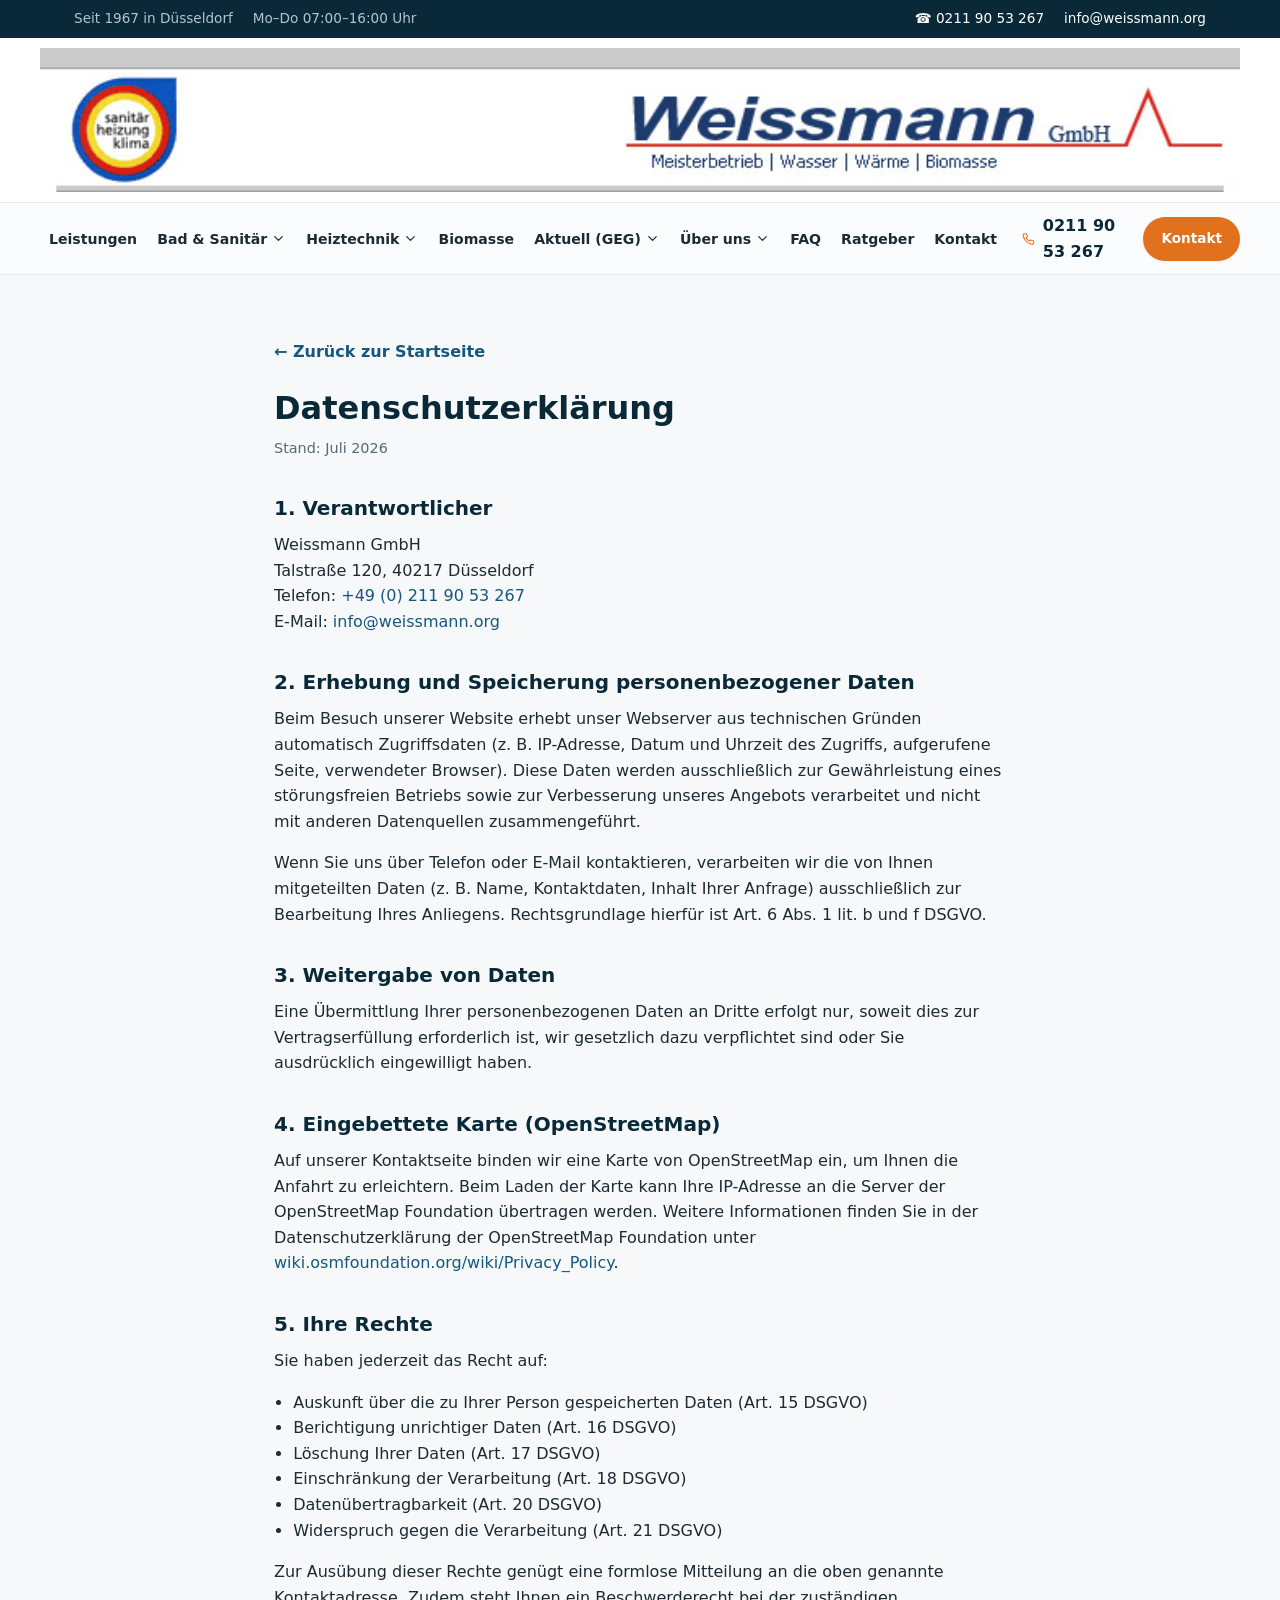
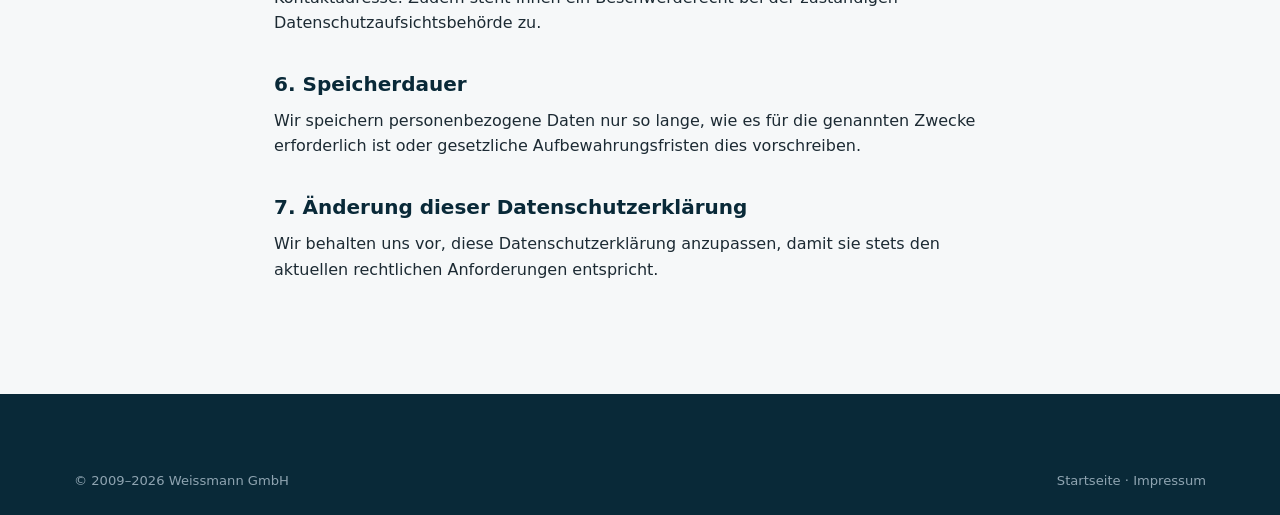
==== datenschutz.html @ b6420023 "Initial commit: modernized Weissmann GmbH website Rebuilt site with responsive design, dropdown navi" ====
<!DOCTYPE html>
<html lang="de">
<head>
<meta charset="UTF-8" />
<meta name="viewport" content="width=device-width, initial-scale=1.0" />
<title>Datenschutzerklärung – Weissmann GmbH</title>
<meta name="robots" content="noindex, follow" />
<link rel="icon" href="images/favicon.svg" type="image/svg+xml" />
<link rel="stylesheet" href="css/style.css" />
</head>
<body>
<a class="skip-link" href="index.html#main-content">Zum Inhalt springen</a>

<div class="topbar">
  <div class="container">
    <div class="topbar__links">
      <span>Seit 1967 in Düsseldorf</span>
      <span>Mo–Do 07:00–16:00 Uhr</span>
    </div>
    <div class="topbar__links">
      <a href="tel:+492119053267">☎ 0211 90 53 267</a>
      <a href="mailto:info@weissmann.org">info@weissmann.org</a>
    </div>
  </div>
</div>

<div class="site-header-wrap">
  <header class="site-header">
    <div class="container site-header__logo-row">
      <a href="index.html" class="brand" aria-label="Weissmann GmbH – Startseite">
        <img class="brand__logo" src="images/logo-original.jpg" width="739" height="89" alt="Weissmann GmbH – Meisterbetrieb | Wasser | Wärme | Biomasse" />
      </a>
    </div>
  </header>

  <div class="subnav">
    <div class="container subnav__inner">
      <nav class="main-nav" id="mainNav" aria-label="Hauptnavigation">
        <div class="main-nav__close">
          <button type="button" id="navClose" aria-label="Menü schließen">
            <svg viewBox="0 0 24 24" fill="none" stroke="currentColor" stroke-width="2" stroke-linecap="round"><path d="M18 6 6 18M6 6l12 12"/></svg>
          </button>
        </div>
        <ul>
          <li><a href="index.html#leistungen">Leistungen</a></li>

          <li class="has-dropdown">
            <button type="button" class="nav-parent" aria-expanded="false">
              Bad &amp; Sanitär
              <svg viewBox="0 0 24 24" fill="none" stroke="currentColor" stroke-width="2" stroke-linecap="round" stroke-linejoin="round"><path d="m6 9 6 6 6-6"/></svg>
            </button>
            <ul class="dropdown">
              <li><a href="index.html#bad">Bäder aus einer Hand</a></li>
              <li><a href="ratgeber-badsanierung.html">Anleitung Sanierung</a></li>
              <li><a href="ratgeber-trinkwasserguete.html">Trinkwassergüte</a></li>
              <li><a href="ratgeber-frischwassertechnik.html">Frischwassertechnik</a></li>
            </ul>
          </li>

          <li class="has-dropdown">
            <button type="button" class="nav-parent" aria-expanded="false">
              Heiztechnik
              <svg viewBox="0 0 24 24" fill="none" stroke="currentColor" stroke-width="2" stroke-linecap="round" stroke-linejoin="round"><path d="m6 9 6 6 6-6"/></svg>
            </button>
            <ul class="dropdown">
              <li><a href="index.html#heiztechnik">Solarthermie &amp; Heizsysteme</a></li>
              <li><a href="ratgeber-technikinformation.html">Technikinformation</a></li>
              <li><a href="ratgeber-brennwert.html">Brennwert</a></li>
              <li><a href="ratgeber-waermepumpe.html">Wärmepumpe</a></li>
              <li><a href="ratgeber-exergiemaschine.html">Exergiemaschine</a></li>
              <li><a href="ratgeber-energiesparinfos.html">Energiespar-Informationen</a></li>
              <li><a href="ratgeber-sommer.html">Sparen im Sommer</a></li>
              <li><a href="ratgeber-referenzanlagen.html">Referenzanlagen</a></li>
              <li><a href="ratgeber-wartung.html">Wartung</a></li>
              <li><a href="ratgeber-raumregelung.html">Raum-Regelung</a></li>
            </ul>
          </li>

          <li><a href="index.html#biomasse">Biomasse</a></li>

          <li class="has-dropdown">
            <button type="button" class="nav-parent" aria-expanded="false">
              Aktuell (GEG)
              <svg viewBox="0 0 24 24" fill="none" stroke="currentColor" stroke-width="2" stroke-linecap="round" stroke-linejoin="round"><path d="m6 9 6 6 6-6"/></svg>
            </button>
            <ul class="dropdown">
              <li><a href="index.html#aktuell">Gebäudeenergiegesetz</a></li>
              <li><a href="ratgeber-sommer.html">Energiesparen im Sommer</a></li>
            </ul>
          </li>

          <li class="has-dropdown">
            <button type="button" class="nav-parent" aria-expanded="false">
              Über uns
              <svg viewBox="0 0 24 24" fill="none" stroke="currentColor" stroke-width="2" stroke-linecap="round" stroke-linejoin="round"><path d="m6 9 6 6 6-6"/></svg>
            </button>
            <ul class="dropdown">
              <li><a href="index.html#ueber-uns">Unsere Firmenhistorie</a></li>
              <li><a href="index.html#einsatzgebiet">Einsatzgebiet</a></li>
            </ul>
          </li>

          <li><a href="index.html#faq">FAQ</a></li>
          <li><a href="index.html#ratgeber">Ratgeber</a></li>
          <li><a href="index.html#kontakt">Kontakt</a></li>
        </ul>
        <div class="main-nav__cta">
          <a href="tel:+492119053267" class="btn btn--accent btn--block">Jetzt anrufen</a>
          <a href="index.html#kontakt" class="btn btn--outline btn--block">Kontakt aufnehmen</a>
        </div>
      </nav>

      <div class="header-actions">
        <a class="header-phone" href="tel:+492119053267">
          <svg viewBox="0 0 24 24" fill="none" stroke="currentColor" stroke-width="2" stroke-linecap="round" stroke-linejoin="round"><path d="M22 16.92v3a2 2 0 0 1-2.18 2 19.79 19.79 0 0 1-8.63-3.07 19.5 19.5 0 0 1-6-6 19.79 19.79 0 0 1-3.07-8.67A2 2 0 0 1 4.11 2h3a2 2 0 0 1 2 1.72c.127.96.362 1.903.7 2.81a2 2 0 0 1-.45 2.11L8.09 9.91a16 16 0 0 0 6 6l1.27-1.27a2 2 0 0 1 2.11-.45c.907.338 1.85.573 2.81.7A2 2 0 0 1 22 16.92z"/></svg>
          <span>0211 90 53 267</span>
        </a>
        <a href="index.html#kontakt" class="btn btn--accent btn--sm">Kontakt</a>
        <button class="nav-toggle" id="navToggle" aria-label="Menü öffnen" aria-expanded="false" aria-controls="mainNav">
          <svg viewBox="0 0 24 24" fill="none" stroke="currentColor" stroke-width="2" stroke-linecap="round"><path d="M3 6h18M3 12h18M3 18h18"/></svg>
        </button>
      </div>
    </div>
  </div>
</div>

<div class="nav-scrim" id="navScrim"></div>

<main class="legal">
  <a class="back" href="index.html">← Zurück zur Startseite</a>
  <h1>Datenschutzerklärung</h1>
  <p class="updated">Stand: Juli 2026</p>

  <h2>1. Verantwortlicher</h2>
  <p>
    Weissmann GmbH<br />
    Talstraße 120, 40217 Düsseldorf<br />
    Telefon: <a href="tel:+492119053267">+49 (0) 211 90 53 267</a><br />
    E-Mail: <a href="mailto:info@weissmann.org">info@weissmann.org</a>
  </p>

  <h2>2. Erhebung und Speicherung personenbezogener Daten</h2>
  <p>
    Beim Besuch unserer Website erhebt unser Webserver aus technischen Gründen automatisch Zugriffsdaten
    (z. B. IP-Adresse, Datum und Uhrzeit des Zugriffs, aufgerufene Seite, verwendeter Browser). Diese
    Daten werden ausschließlich zur Gewährleistung eines störungsfreien Betriebs sowie zur Verbesserung
    unseres Angebots verarbeitet und nicht mit anderen Datenquellen zusammengeführt.
  </p>
  <p>
    Wenn Sie uns über Telefon oder E-Mail kontaktieren, verarbeiten wir die von Ihnen mitgeteilten Daten
    (z. B. Name, Kontaktdaten, Inhalt Ihrer Anfrage) ausschließlich zur Bearbeitung Ihres Anliegens.
    Rechtsgrundlage hierfür ist Art. 6 Abs. 1 lit. b und f DSGVO.
  </p>

  <h2>3. Weitergabe von Daten</h2>
  <p>
    Eine Übermittlung Ihrer personenbezogenen Daten an Dritte erfolgt nur, soweit dies zur
    Vertragserfüllung erforderlich ist, wir gesetzlich dazu verpflichtet sind oder Sie ausdrücklich
    eingewilligt haben.
  </p>

  <h2>4. Eingebettete Karte (OpenStreetMap)</h2>
  <p>
    Auf unserer Kontaktseite binden wir eine Karte von OpenStreetMap ein, um Ihnen die Anfahrt zu
    erleichtern. Beim Laden der Karte kann Ihre IP-Adresse an die Server der OpenStreetMap Foundation
    übertragen werden. Weitere Informationen finden Sie in der Datenschutzerklärung der OpenStreetMap
    Foundation unter
    <a href="https://wiki.osmfoundation.org/wiki/Privacy_Policy" target="_blank" rel="noopener">wiki.osmfoundation.org/wiki/Privacy_Policy</a>.
  </p>

  <h2>5. Ihre Rechte</h2>
  <p>Sie haben jederzeit das Recht auf:</p>
  <ul>
    <li>Auskunft über die zu Ihrer Person gespeicherten Daten (Art. 15 DSGVO)</li>
    <li>Berichtigung unrichtiger Daten (Art. 16 DSGVO)</li>
    <li>Löschung Ihrer Daten (Art. 17 DSGVO)</li>
    <li>Einschränkung der Verarbeitung (Art. 18 DSGVO)</li>
    <li>Datenübertragbarkeit (Art. 20 DSGVO)</li>
    <li>Widerspruch gegen die Verarbeitung (Art. 21 DSGVO)</li>
  </ul>
  <p>
    Zur Ausübung dieser Rechte genügt eine formlose Mitteilung an die oben genannte Kontaktadresse.
    Zudem steht Ihnen ein Beschwerderecht bei der zuständigen Datenschutzaufsichtsbehörde zu.
  </p>

  <h2>6. Speicherdauer</h2>
  <p>
    Wir speichern personenbezogene Daten nur so lange, wie es für die genannten Zwecke erforderlich ist
    oder gesetzliche Aufbewahrungsfristen dies vorschreiben.
  </p>

  <h2>7. Änderung dieser Datenschutzerklärung</h2>
  <p>
    Wir behalten uns vor, diese Datenschutzerklärung anzupassen, damit sie stets den aktuellen
    rechtlichen Anforderungen entspricht.
  </p>
</main>

<footer class="site-footer">
  <div class="container footer-bottom">
    <span>© 2009–2026 Weissmann GmbH</span>
    <span><a href="index.html">Startseite</a> · <a href="impressum.html">Impressum</a></span>
  </div>
</footer>
<script src="js/main.js"></script>
</body>
</html>
---- css/style.css ----
/* ===========================================================
   Weissmann GmbH — Heizung · Sanitär · Biomasse
   =========================================================== */

:root {
  --color-primary: #0e3a53;
  --color-primary-dark: #092938;
  --color-primary-light: #16587d;
  --color-accent: #e2711d;
  --color-accent-dark: #c25e12;
  --color-eco: #2f8f5b;
  --color-bg: #f6f8f9;
  --color-surface: #ffffff;
  --color-text: #1c2a33;
  --color-text-muted: #576975;
  --color-border: #e2e8ec;

  --font-base: "Segoe UI", system-ui, -apple-system, Roboto, Helvetica, Arial, sans-serif;

  --radius-sm: 6px;
  --radius-md: 12px;
  --radius-lg: 20px;

  --shadow-sm: 0 1px 3px rgba(14, 58, 83, 0.08);
  --shadow-md: 0 8px 24px rgba(14, 58, 83, 0.10);
  --shadow-lg: 0 20px 45px rgba(14, 58, 83, 0.16);

  --container: 1180px;
}

*, *::before, *::after { box-sizing: border-box; }

html {
  scroll-behavior: smooth;
  scroll-padding-top: 88px;
}

body {
  margin: 0;
  font-family: var(--font-base);
  color: var(--color-text);
  background: var(--color-bg);
  line-height: 1.6;
  -webkit-font-smoothing: antialiased;
}

img { max-width: 100%; display: block; }

a { color: var(--color-primary-light); text-decoration: none; }
a:hover { text-decoration: underline; }

h1, h2, h3, h4 {
  font-weight: 700;
  line-height: 1.2;
  color: var(--color-primary-dark);
  margin: 0 0 0.6em;
}

h2 { font-size: clamp(1.6rem, 1.3rem + 1.2vw, 2.3rem); }
h3 { font-size: clamp(1.15rem, 1.05rem + 0.4vw, 1.4rem); }

p { margin: 0 0 1em; }

.container {
  width: 100%;
  max-width: var(--container);
  margin-inline: auto;
  padding-inline: 24px;
}

.section { padding: 72px 0; }
.section--tight { padding: 48px 0; }
.section--muted { background: var(--color-surface); border-block: 1px solid var(--color-border); }

.eyebrow {
  display: inline-block;
  font-size: 0.8rem;
  font-weight: 700;
  letter-spacing: 0.08em;
  text-transform: uppercase;
  color: var(--color-accent-dark);
  margin-bottom: 10px;
}

.section-head {
  max-width: 700px;
  margin: 0 0 40px;
}
.section-head p { color: var(--color-text-muted); }
.section-head.center { margin-inline: auto; text-align: center; }

/* Skip link */
.skip-link {
  position: absolute;
  left: -999px;
  top: 0;
  background: var(--color-accent);
  color: #fff;
  padding: 10px 16px;
  z-index: 1000;
  border-radius: 0 0 var(--radius-sm) 0;
}
.skip-link:focus {
  left: 0;
}

/* ===== Top utility bar ===== */
.topbar {
  background: var(--color-primary-dark);
  color: #cfe0ea;
  font-size: 0.85rem;
}
.topbar .container {
  display: flex;
  justify-content: space-between;
  align-items: center;
  gap: 12px;
  padding-block: 8px;
  flex-wrap: wrap;
}
.topbar a { color: #fff; }
.topbar__links { display: flex; gap: 20px; flex-wrap: wrap; }
.topbar__links span { opacity: 0.85; }

/* ===== Header / Nav ===== */
.site-header-wrap {
  position: sticky;
  top: 0;
  z-index: 300;
}

.site-header {
  background: #fff;
  border-bottom: 1px solid var(--color-border);
}
.site-header__logo-row {
  display: block;
  padding-block: 10px;
  max-width: 100%;
  padding-inline: 40px;
}

.subnav {
  background: #fbfcfd;
  border-bottom: 1px solid var(--color-border);
}
.subnav__inner {
  display: flex;
  align-items: center;
  justify-content: space-between;
  gap: 16px;
  padding-block: 10px;
  max-width: 100%;
  padding-inline: 40px;
}

.brand {
  display: block;
  color: var(--color-primary-dark);
}
.brand:hover { text-decoration: none; }
.brand__logo {
  width: 100%;
  height: auto;
  aspect-ratio: 739 / 89;
  display: block;
}
.brand__name { font-weight: 800; font-size: 1.15rem; }

.main-nav ul {
  list-style: none;
  display: flex;
  flex-wrap: nowrap;
  align-items: center;
  gap: 2px;
  margin: 0;
  padding: 0;
}
.main-nav ul li {
  display: flex;
  align-items: center;
}
.main-nav a {
  color: var(--color-text);
  font-weight: 600;
  font-size: 0.88rem;
  line-height: 1;
  padding: 10px 9px;
  border-radius: var(--radius-sm);
  white-space: nowrap;
}
.main-nav a:hover { background: var(--color-bg); text-decoration: none; color: var(--color-primary); }

/* Dropdown / submenu items */
.main-nav ul li.has-dropdown { position: relative; }
.nav-parent {
  display: inline-flex;
  align-items: center;
  gap: 4px;
  background: none;
  border: none;
  font: inherit;
  color: var(--color-text);
  font-weight: 600;
  font-size: 0.88rem;
  line-height: 1;
  padding: 10px 9px;
  border-radius: var(--radius-sm);
  white-space: nowrap;
  cursor: pointer;
}
.nav-parent:hover { background: var(--color-bg); color: var(--color-primary); }
.nav-parent svg { width: 15px; height: 15px; transition: transform 0.2s ease; flex-shrink: 0; }
.has-dropdown.open > .nav-parent svg { transform: rotate(180deg); }

.main-nav ul.dropdown {
  list-style: none;
  margin: 0;
  padding: 8px;
  position: absolute;
  top: 100%;
  left: 0;
  background: #fff;
  border: 1px solid var(--color-border);
  border-radius: var(--radius-md);
  box-shadow: var(--shadow-md);
  min-width: 240px;
  display: none;
  flex-direction: column;
  z-index: 50;
}
.has-dropdown.open > .dropdown {
  display: block;
}
.dropdown a {
  display: block;
  padding: 10px 12px;
  border-radius: var(--radius-sm);
  font-size: 0.88rem;
  font-weight: 600;
  white-space: normal;
  color: var(--color-text);
}
.dropdown a:hover { background: var(--color-bg); color: var(--color-primary); text-decoration: none; }

.main-nav__close,
.main-nav__cta {
  display: none;
}
.nav-scrim { display: none; }

.header-actions { display: flex; align-items: center; gap: 12px; }

.btn {
  display: inline-flex;
  align-items: center;
  gap: 8px;
  padding: 12px 22px;
  border-radius: 999px;
  font-weight: 700;
  font-size: 0.95rem;
  border: 2px solid transparent;
  cursor: pointer;
  transition: transform 0.15s ease, box-shadow 0.15s ease, background 0.15s ease;
  white-space: nowrap;
}
.btn:hover { text-decoration: none; transform: translateY(-1px); }
.btn svg { width: 18px; height: 18px; flex-shrink: 0; }

.btn--accent { background: var(--color-accent); color: #fff; box-shadow: var(--shadow-sm); }
.btn--accent:hover { background: var(--color-accent-dark); box-shadow: var(--shadow-md); }

.btn--outline { background: transparent; border-color: var(--color-primary); color: var(--color-primary); }
.btn--outline:hover { background: var(--color-primary); color: #fff; }

.btn--ghost { background: var(--color-bg); color: var(--color-primary-dark); }
.btn--ghost:hover { background: var(--color-border); }

.btn--sm { padding: 9px 16px; font-size: 0.85rem; }
.btn--block { width: 100%; justify-content: center; }

.header-phone {
  display: flex;
  align-items: center;
  gap: 8px;
  color: var(--color-primary-dark);
  font-weight: 700;
}
.header-phone svg { width: 20px; height: 20px; color: var(--color-accent); }

.nav-toggle {
  display: none;
  background: var(--color-bg);
  border: 1px solid var(--color-border);
  border-radius: var(--radius-sm);
  padding: 9px 10px;
  cursor: pointer;
}
.nav-toggle svg { width: 22px; height: 22px; color: var(--color-primary-dark); }

/* ===== Hero ===== */
.hero {
  background:
    linear-gradient(120deg, rgba(9,41,56,0.92) 0%, rgba(14,58,83,0.86) 55%, rgba(22,88,125,0.75) 100%),
    url("../images/bad-dusche.png") center/cover no-repeat;
  color: #fff;
  position: relative;
}
.hero .container {
  padding-block: 88px 96px;
  display: grid;
  grid-template-columns: 1.15fr 0.85fr;
  gap: 48px;
  align-items: center;
}
.hero__badge {
  display: inline-flex;
  align-items: center;
  gap: 8px;
  background: rgba(255,255,255,0.12);
  border: 1px solid rgba(255,255,255,0.25);
  padding: 6px 14px;
  border-radius: 999px;
  font-size: 0.82rem;
  font-weight: 600;
  margin-bottom: 20px;
}
.hero h1 {
  color: #fff;
  font-size: clamp(2rem, 1.5rem + 2.2vw, 3.1rem);
  margin-bottom: 18px;
}
.hero h1 span { color: #ffd7a8; }
.hero p.lead {
  font-size: 1.1rem;
  color: #dbe8ee;
  max-width: 52ch;
  margin-bottom: 28px;
}
.hero__actions { display: flex; gap: 14px; flex-wrap: wrap; margin-bottom: 40px; }

.hero__stats {
  display: grid;
  grid-template-columns: repeat(3, 1fr);
  gap: 18px;
  max-width: 480px;
}
.hero__stats div { border-left: 3px solid var(--color-accent); padding-left: 12px; }
.hero__stats strong { display: block; font-size: 1.5rem; }
.hero__stats span { font-size: 0.8rem; color: #cfe0ea; }

.hero__card {
  background: rgba(255,255,255,0.97);
  color: var(--color-text);
  border-radius: var(--radius-lg);
  padding: 28px;
  box-shadow: var(--shadow-lg);
}
.hero__card h3 { margin-bottom: 4px; }
.hero__card .muted { color: var(--color-text-muted); font-size: 0.9rem; margin-bottom: 20px; }
.hero__card ul { list-style: none; margin: 0 0 22px; padding: 0; display: grid; gap: 12px; }
.hero__card li { display: flex; gap: 10px; align-items: flex-start; font-size: 0.95rem; }
.hero__card li svg { width: 20px; height: 20px; color: var(--color-eco); flex-shrink: 0; margin-top: 1px; }

/* ===== Services ===== */
.cards-3 {
  display: grid;
  grid-template-columns: repeat(3, 1fr);
  gap: 24px;
}
.service-card {
  background: var(--color-surface);
  border: 1px solid var(--color-border);
  border-radius: var(--radius-lg);
  padding: 30px;
  box-shadow: var(--shadow-sm);
  transition: box-shadow 0.2s ease, transform 0.2s ease;
  display: flex;
  flex-direction: column;
}
.service-card:hover { box-shadow: var(--shadow-md); transform: translateY(-3px); }
.service-card__icon {
  width: 54px;
  height: 54px;
  border-radius: var(--radius-md);
  display: flex;
  align-items: center;
  justify-content: center;
  margin-bottom: 18px;
}
.service-card__icon svg { width: 28px; height: 28px; }
.service-card.blue .service-card__icon { background: #e6f0f5; color: var(--color-primary); }
.service-card.orange .service-card__icon { background: #fdece0; color: var(--color-accent-dark); }
.service-card.green .service-card__icon { background: #e5f4ec; color: var(--color-eco); }
.service-card p { color: var(--color-text-muted); flex-grow: 1; }
.service-card .btn { margin-top: 12px; align-self: flex-start; }

/* Leistungen checklist */
.checklist {
  list-style: none;
  margin: 0;
  padding: 0;
  display: grid;
  grid-template-columns: repeat(2, 1fr);
  gap: 12px 28px;
}
.checklist li {
  display: flex;
  gap: 10px;
  align-items: flex-start;
  padding: 10px 0;
  border-bottom: 1px dashed var(--color-border);
}
.checklist svg { width: 20px; height: 20px; color: var(--color-eco); flex-shrink: 0; margin-top: 2px; }

/* ===== Feature split rows ===== */
.split {
  display: grid;
  grid-template-columns: 1fr 1fr;
  gap: 56px;
  align-items: center;
}
.split.reverse .split__media { order: 2; }
.split__media img {
  border-radius: var(--radius-lg);
  box-shadow: var(--shadow-md);
  width: 100%;
  aspect-ratio: 4/3.2;
  object-fit: cover;
}
.split__media--placeholder {
  border-radius: var(--radius-lg);
  box-shadow: var(--shadow-md);
  aspect-ratio: 4/3.2;
  display: flex;
  align-items: center;
  justify-content: center;
  color: #fff;
}
.split__media--placeholder svg { width: 96px; height: 96px; opacity: 0.9; }
.grad-blue { background: linear-gradient(155deg, var(--color-primary) 0%, var(--color-primary-light) 100%); }
.grad-green { background: linear-gradient(155deg, #1f6b45 0%, var(--color-eco) 100%); }
.grad-orange { background: linear-gradient(155deg, var(--color-accent-dark) 0%, var(--color-accent) 100%); }

.article-banner {
  border-radius: var(--radius-lg);
  box-shadow: var(--shadow-md);
  height: 160px;
  display: flex;
  align-items: center;
  justify-content: center;
  color: #fff;
  margin: 24px 0 8px;
}
.article-banner svg { width: 64px; height: 64px; opacity: 0.9; }

.article-photo {
  width: 100%;
  height: 280px;
  object-fit: cover;
  border-radius: var(--radius-lg);
  box-shadow: var(--shadow-md);
  margin: 24px 0 8px;
  display: block;
}
.article-photo--contain {
  object-fit: contain;
  background: #f3f5f7;
  padding: 24px;
  box-sizing: border-box;
}
.article-photo-caption {
  font-size: 0.85rem;
  color: var(--color-text-muted);
  margin-top: -4px;
  margin-bottom: 24px;
}
.article-photo-row {
  display: grid;
  grid-template-columns: 1fr 1fr;
  gap: 16px;
  margin: 24px 0 8px;
}
.article-photo-row img {
  width: 100%;
  height: 220px;
  object-fit: cover;
  border-radius: var(--radius-lg);
  box-shadow: var(--shadow-md);
  display: block;
}
@media (max-width: 640px) {
  .article-photo-row { grid-template-columns: 1fr; }
}

.fact-row {
  display: flex;
  gap: 16px;
  margin-top: 24px;
  flex-wrap: wrap;
}
.fact {
  background: var(--color-bg);
  border-radius: var(--radius-md);
  padding: 14px 18px;
  min-width: 130px;
}
.fact strong { display: block; font-size: 1.3rem; color: var(--color-primary); }
.fact span { font-size: 0.8rem; color: var(--color-text-muted); }

.tag-list { display: flex; flex-wrap: wrap; gap: 10px; margin: 18px 0; }
.tag {
  background: #e6f0f5;
  color: var(--color-primary);
  font-size: 0.85rem;
  font-weight: 600;
  padding: 7px 14px;
  border-radius: 999px;
}

/* ===== GEG / Aktuelles ===== */
.geg-grid {
  display: grid;
  grid-template-columns: repeat(auto-fit, minmax(260px, 1fr));
  gap: 20px;
}
.geg-card {
  background: var(--color-surface);
  border: 1px solid var(--color-border);
  border-left: 4px solid var(--color-accent);
  border-radius: var(--radius-md);
  padding: 22px;
  box-shadow: var(--shadow-sm);
}
.geg-card h4 { margin-bottom: 8px; font-size: 1.05rem; }
.geg-card p { color: var(--color-text-muted); font-size: 0.93rem; margin-bottom: 0; }
.geg-note {
  margin-top: 24px;
  background: #eef6f0;
  border: 1px solid #cfe7d7;
  border-radius: var(--radius-md);
  padding: 18px 22px;
  color: #1f5c3a;
  font-size: 0.93rem;
}

/* ===== About / History ===== */
.about-refs {
  display: flex;
  gap: 14px;
  flex-wrap: wrap;
  margin-top: 10px;
}
.about-refs .tag { background: #fdece0; color: var(--color-accent-dark); }

.area-list {
  list-style: none;
  margin: 16px 0 0;
  padding: 0;
  display: flex;
  flex-wrap: wrap;
  gap: 10px;
}
.area-list li {
  background: var(--color-bg);
  border: 1px solid var(--color-border);
  padding: 8px 14px;
  border-radius: 999px;
  font-size: 0.88rem;
  font-weight: 600;
  color: var(--color-primary-dark);
}

/* ===== Partners ===== */
.partner-grid {
  display: grid;
  grid-template-columns: repeat(auto-fit, minmax(180px, 1fr));
  gap: 16px;
}
.partner-chip {
  display: flex;
  flex-direction: column;
  align-items: center;
  justify-content: center;
  gap: 12px;
  background: var(--color-surface);
  border: 1px solid var(--color-border);
  border-radius: var(--radius-md);
  padding: 20px;
  text-align: center;
  transition: box-shadow 0.2s ease, transform 0.2s ease, border-color 0.2s ease;
}
.partner-chip:hover {
  box-shadow: var(--shadow-md);
  transform: translateY(-2px);
  border-color: var(--color-primary-light);
  text-decoration: none;
}
.partner-chip img {
  max-width: 100%;
  max-height: 40px;
  width: auto;
  object-fit: contain;
}
.partner-chip strong { display: block; font-size: 1.05rem; color: var(--color-primary-dark); }
.partner-chip span { font-size: 0.82rem; color: var(--color-text-muted); }

/* ===== FAQ ===== */
.faq {
  max-width: 820px;
  margin: 0 auto;
  display: grid;
  gap: 14px;
}
.faq-item {
  background: var(--color-surface);
  border: 1px solid var(--color-border);
  border-radius: var(--radius-md);
  overflow: hidden;
}
.faq-item__q {
  width: 100%;
  display: flex;
  align-items: center;
  justify-content: space-between;
  gap: 12px;
  background: none;
  border: none;
  text-align: left;
  padding: 18px 22px;
  font-weight: 700;
  font-size: 1rem;
  color: var(--color-primary-dark);
  cursor: pointer;
}
.faq-item__q svg { width: 20px; height: 20px; flex-shrink: 0; transition: transform 0.2s ease; color: var(--color-accent); }
.faq-item[open] .faq-item__q svg { transform: rotate(180deg); }
.faq-item__a { padding: 0 22px 20px; color: var(--color-text-muted); }
.faq-item summary { list-style: none; }
.faq-item summary::-webkit-details-marker { display: none; }

/* ===== Contact ===== */
.contact-grid {
  display: grid;
  grid-template-columns: 1fr 1fr;
  gap: 40px;
  align-items: start;
}
.contact-info {
  display: grid;
  gap: 18px;
}
.contact-item {
  display: flex;
  gap: 16px;
  align-items: flex-start;
  background: var(--color-surface);
  border: 1px solid var(--color-border);
  border-radius: var(--radius-md);
  padding: 18px 20px;
}
.contact-item__icon {
  width: 44px;
  height: 44px;
  border-radius: var(--radius-sm);
  background: #e6f0f5;
  color: var(--color-primary);
  display: flex;
  align-items: center;
  justify-content: center;
  flex-shrink: 0;
}
.contact-item__icon svg { width: 22px; height: 22px; }
.contact-item h4 { margin-bottom: 4px; font-size: 1rem; }
.contact-item p { margin: 0; color: var(--color-text-muted); font-size: 0.93rem; }
.contact-item a { color: var(--color-primary-dark); font-weight: 700; }

.map-wrap {
  border-radius: var(--radius-lg);
  overflow: hidden;
  box-shadow: var(--shadow-md);
  border: 1px solid var(--color-border);
}
.map-wrap iframe { width: 100%; height: 340px; border: 0; display: block; }

/* ===== CTA band ===== */
.cta-band {
  background: linear-gradient(120deg, var(--color-primary-dark), var(--color-primary));
  color: #fff;
  text-align: center;
  padding: 56px 0;
}
.cta-band h2 { color: #fff; }
.cta-band p { color: #cfe0ea; max-width: 60ch; margin-inline: auto 1.4em; }
.cta-band .hero__actions { justify-content: center; }

/* ===== Footer ===== */
.site-footer {
  background: var(--color-primary-dark);
  color: #b9cbd6;
  padding: 56px 0 24px;
  font-size: 0.9rem;
}
.footer-grid {
  display: grid;
  grid-template-columns: 1.4fr 1fr 1fr 1fr;
  gap: 36px;
  padding-bottom: 32px;
  border-bottom: 1px solid rgba(255,255,255,0.12);
}
.site-footer h5 {
  color: #fff;
  font-size: 0.85rem;
  letter-spacing: 0.05em;
  text-transform: uppercase;
  margin-bottom: 14px;
}
.site-footer ul { list-style: none; margin: 0; padding: 0; display: grid; gap: 9px; }
.site-footer a { color: #b9cbd6; }
.site-footer a:hover { color: #fff; }
.footer-brand p { color: #9fb4c1; max-width: 34ch; }
.footer-bottom {
  display: flex;
  justify-content: space-between;
  align-items: center;
  flex-wrap: wrap;
  gap: 10px;
  padding-top: 20px;
  font-size: 0.82rem;
  color: #8fa4b1;
}
.footer-bottom a { color: #8fa4b1; }

/* ===== Legal pages ===== */
.legal {
  max-width: 780px;
  margin: 0 auto;
  padding: 64px 24px 96px;
}
.legal h1 { margin-bottom: 0.3em; }
.legal .updated { color: var(--color-text-muted); font-size: 0.9rem; margin-bottom: 2em; }
.legal h2 { font-size: 1.25rem; margin-top: 1.8em; }
.legal p, .legal li { color: var(--color-text); }
.legal ul { padding-left: 1.2em; }
.legal a.back { display: inline-flex; align-items: center; gap: 6px; margin-bottom: 24px; font-weight: 600; }

/* ===== Responsive ===== */
@media (max-width: 980px) {
  .main-nav { display: none; }
  .nav-toggle { display: inline-flex; }
  .header-phone span { display: none; }
  .site-header__logo-row,
  .subnav__inner { padding-inline: 20px; }
  .subnav__inner { justify-content: flex-end; }
  .hero .container { grid-template-columns: 1fr; }
  .cards-3 { grid-template-columns: 1fr; }
  .split { grid-template-columns: 1fr; gap: 32px; }
  .split.reverse .split__media { order: 0; }
  .contact-grid { grid-template-columns: 1fr; }
  .footer-grid { grid-template-columns: 1fr 1fr; }
  .checklist { grid-template-columns: 1fr; }
  .topbar .container { justify-content: center; text-align: center; }
}

@media (max-width: 980px) {
  .main-nav {
    display: block;
    position: fixed;
    inset: 0 0 0 auto;
    width: min(320px, 85vw);
    background: #fff;
    box-shadow: -10px 0 30px rgba(0,0,0,0.15);
    padding: 24px;
    transform: translateX(100%);
    transition: transform 0.25s ease;
    z-index: 200;
    overflow-y: auto;
  }
  .main-nav.open { transform: translateX(0); }
  .main-nav ul { flex-direction: column; gap: 4px; }
  .main-nav a { display: block; padding: 14px 12px; font-size: 1.05rem; }

  /* Dropdowns become inline accordions on mobile */
  .nav-parent {
    display: flex;
    width: 100%;
    justify-content: space-between;
    padding: 14px 12px;
    font-size: 1.05rem;
  }
  .has-dropdown.open > .dropdown {
    display: block;
  }
  .main-nav ul.dropdown {
    position: static;
    display: none;
    box-shadow: none;
    border: none;
    background: var(--color-bg);
    margin: 2px 0 6px;
    padding: 4px;
    min-width: 0;
  }
  .dropdown a { padding: 12px 14px; font-size: 0.98rem; }
  .nav-scrim {
    display: none;
    position: fixed;
    inset: 0;
    background: rgba(9,41,56,0.45);
    z-index: 150;
  }
  .nav-scrim.open { display: block; }
  .main-nav__close {
    display: flex;
    justify-content: flex-end;
    margin-bottom: 12px;
  }
  .main-nav a { white-space: normal; }
  .main-nav__close button {
    background: var(--color-bg);
    border: 1px solid var(--color-border);
    border-radius: var(--radius-sm);
    padding: 8px;
    cursor: pointer;
  }
  .main-nav__close svg { width: 20px; height: 20px; }
  .main-nav__cta { margin-top: 18px; display: grid; gap: 10px; }
}

@media (max-width: 640px) {
  .section { padding: 52px 0; }
  .hero .container { padding-block: 56px 64px; }
  .hero__stats { grid-template-columns: 1fr; gap: 10px; }
  .footer-grid { grid-template-columns: 1fr; gap: 26px; }
  .topbar__links { justify-content: center; }
}
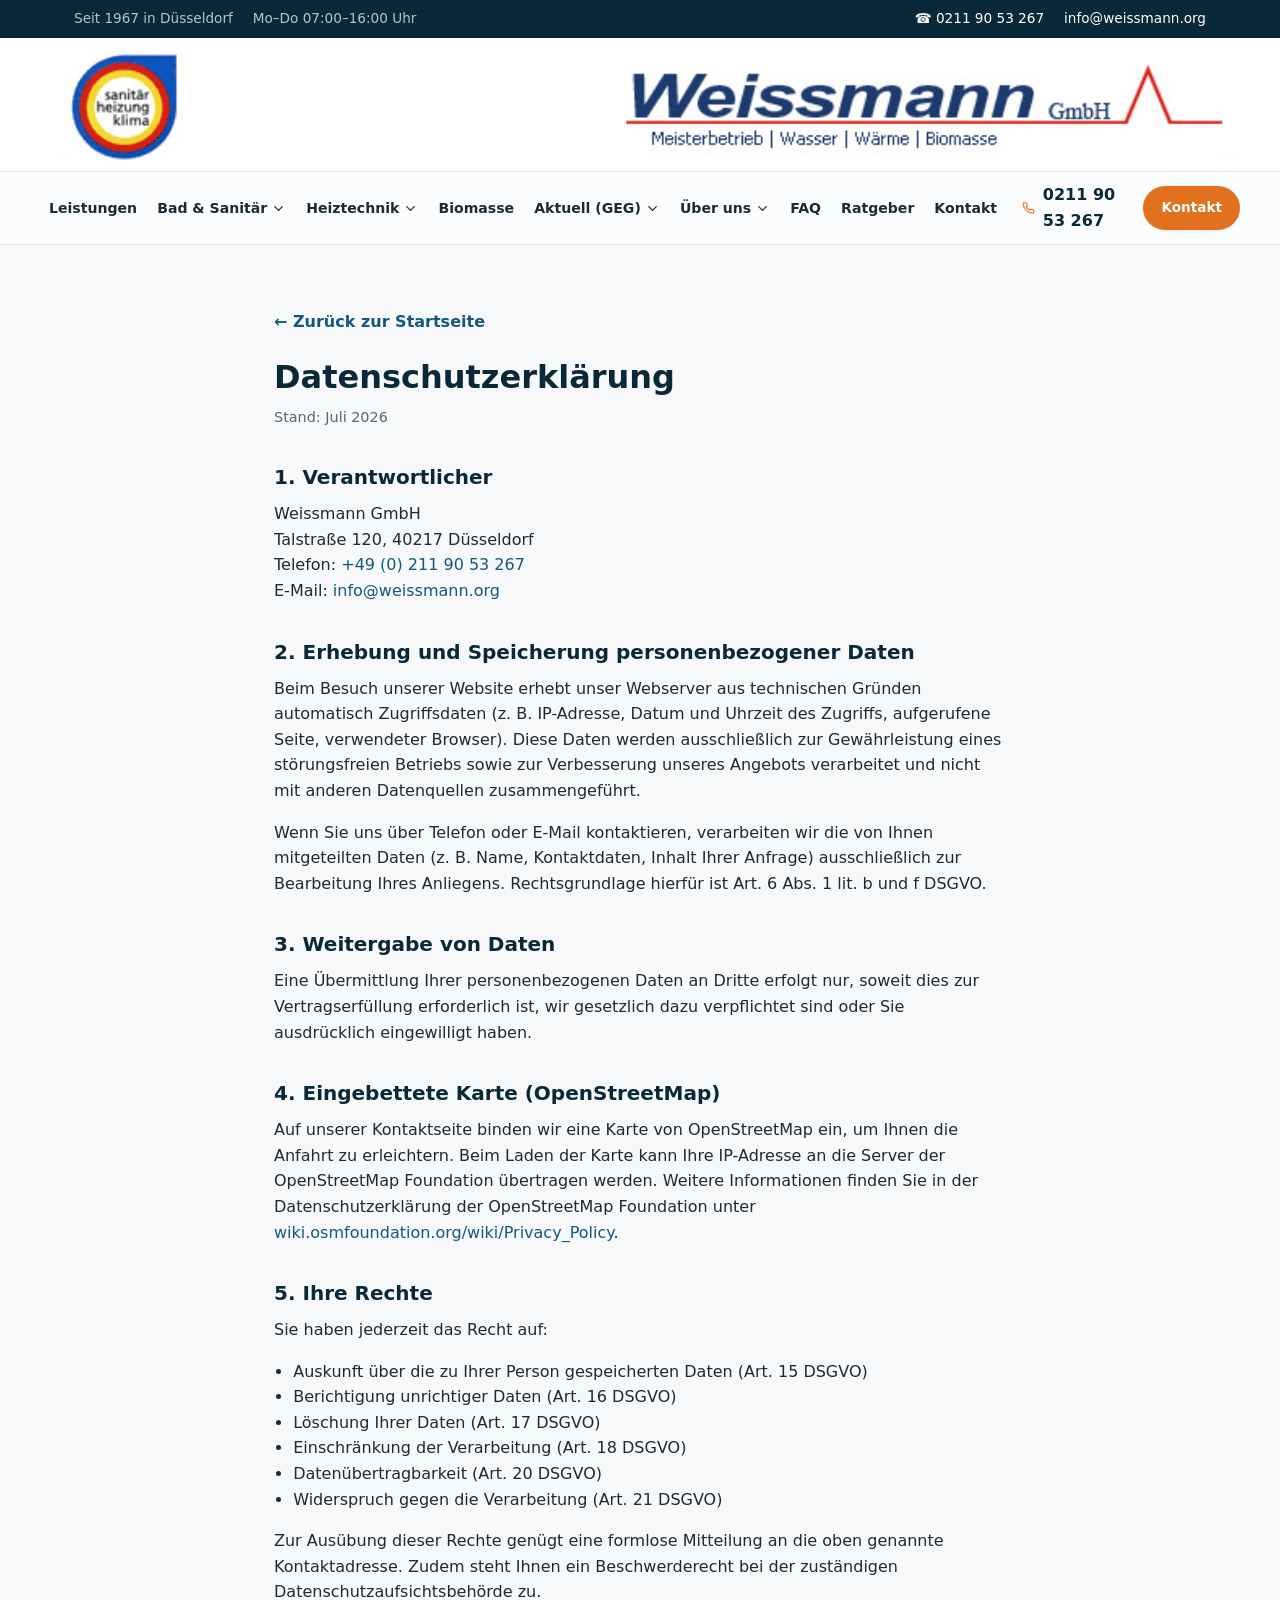
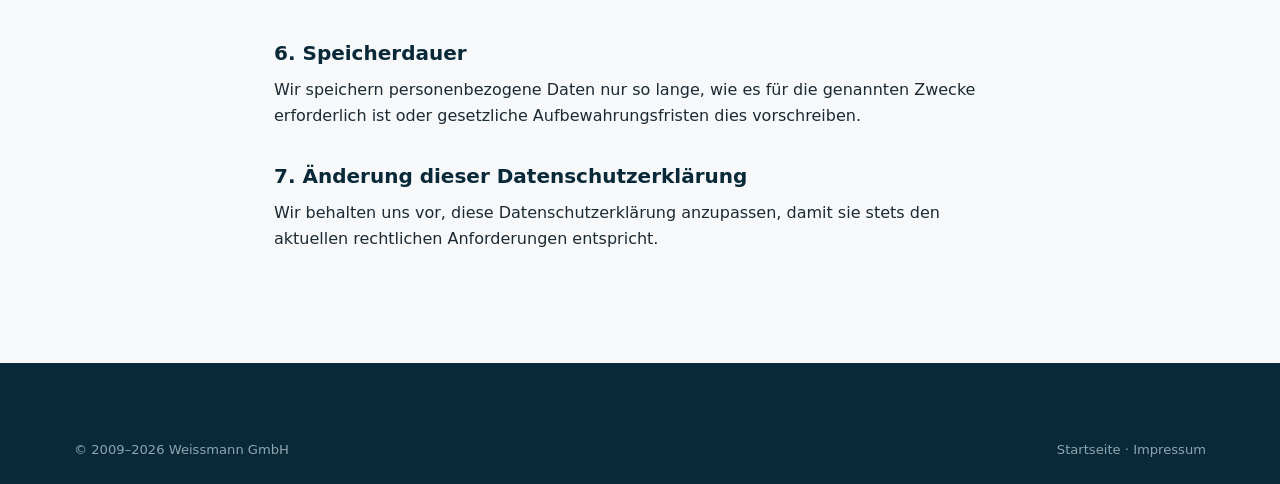
==== commit fd07c535: "Fix mobile nav layout, Karriere text wrapping, and clean up logo - Add flex-direction fix for dropdo" ====
--- a/datenschutz.html
+++ b/datenschutz.html
@@ -28,7 +28,7 @@
   <header class="site-header">
     <div class="container site-header__logo-row">
       <a href="index.html" class="brand" aria-label="Weissmann GmbH – Startseite">
-        <img class="brand__logo" src="images/logo-original.jpg" width="739" height="89" alt="Weissmann GmbH – Meisterbetrieb | Wasser | Wärme | Biomasse" />
+        <img class="brand__logo" src="images/logo-clean.png" width="739" height="70" alt="Weissmann GmbH – Meisterbetrieb | Wasser | Wärme | Biomasse" />
       </a>
     </div>
   </header>
--- a/css/style.css
+++ b/css/style.css
@@ -162,7 +162,7 @@
 .brand__logo {
   width: 100%;
   height: auto;
-  aspect-ratio: 739 / 89;
+  aspect-ratio: 739 / 70;
   display: block;
 }
 .brand__name { font-weight: 800; font-size: 1.15rem; }
@@ -192,7 +192,11 @@
 .main-nav a:hover { background: var(--color-bg); text-decoration: none; color: var(--color-primary); }
 
 /* Dropdown / submenu items */
-.main-nav ul li.has-dropdown { position: relative; }
+.main-nav ul li.has-dropdown {
+  position: relative;
+  flex-direction: column;
+  align-items: flex-start;
+}
 .nav-parent {
   display: inline-flex;
   align-items: center;
@@ -776,7 +780,7 @@
     z-index: 200;
     overflow-y: auto;
   }
-  .main-nav.open { transform: translateX(0); }
+  .main-nav.open { transform: translateX(0) !important; }
   .main-nav ul { flex-direction: column; gap: 4px; }
   .main-nav a { display: block; padding: 14px 12px; font-size: 1.05rem; }
 
